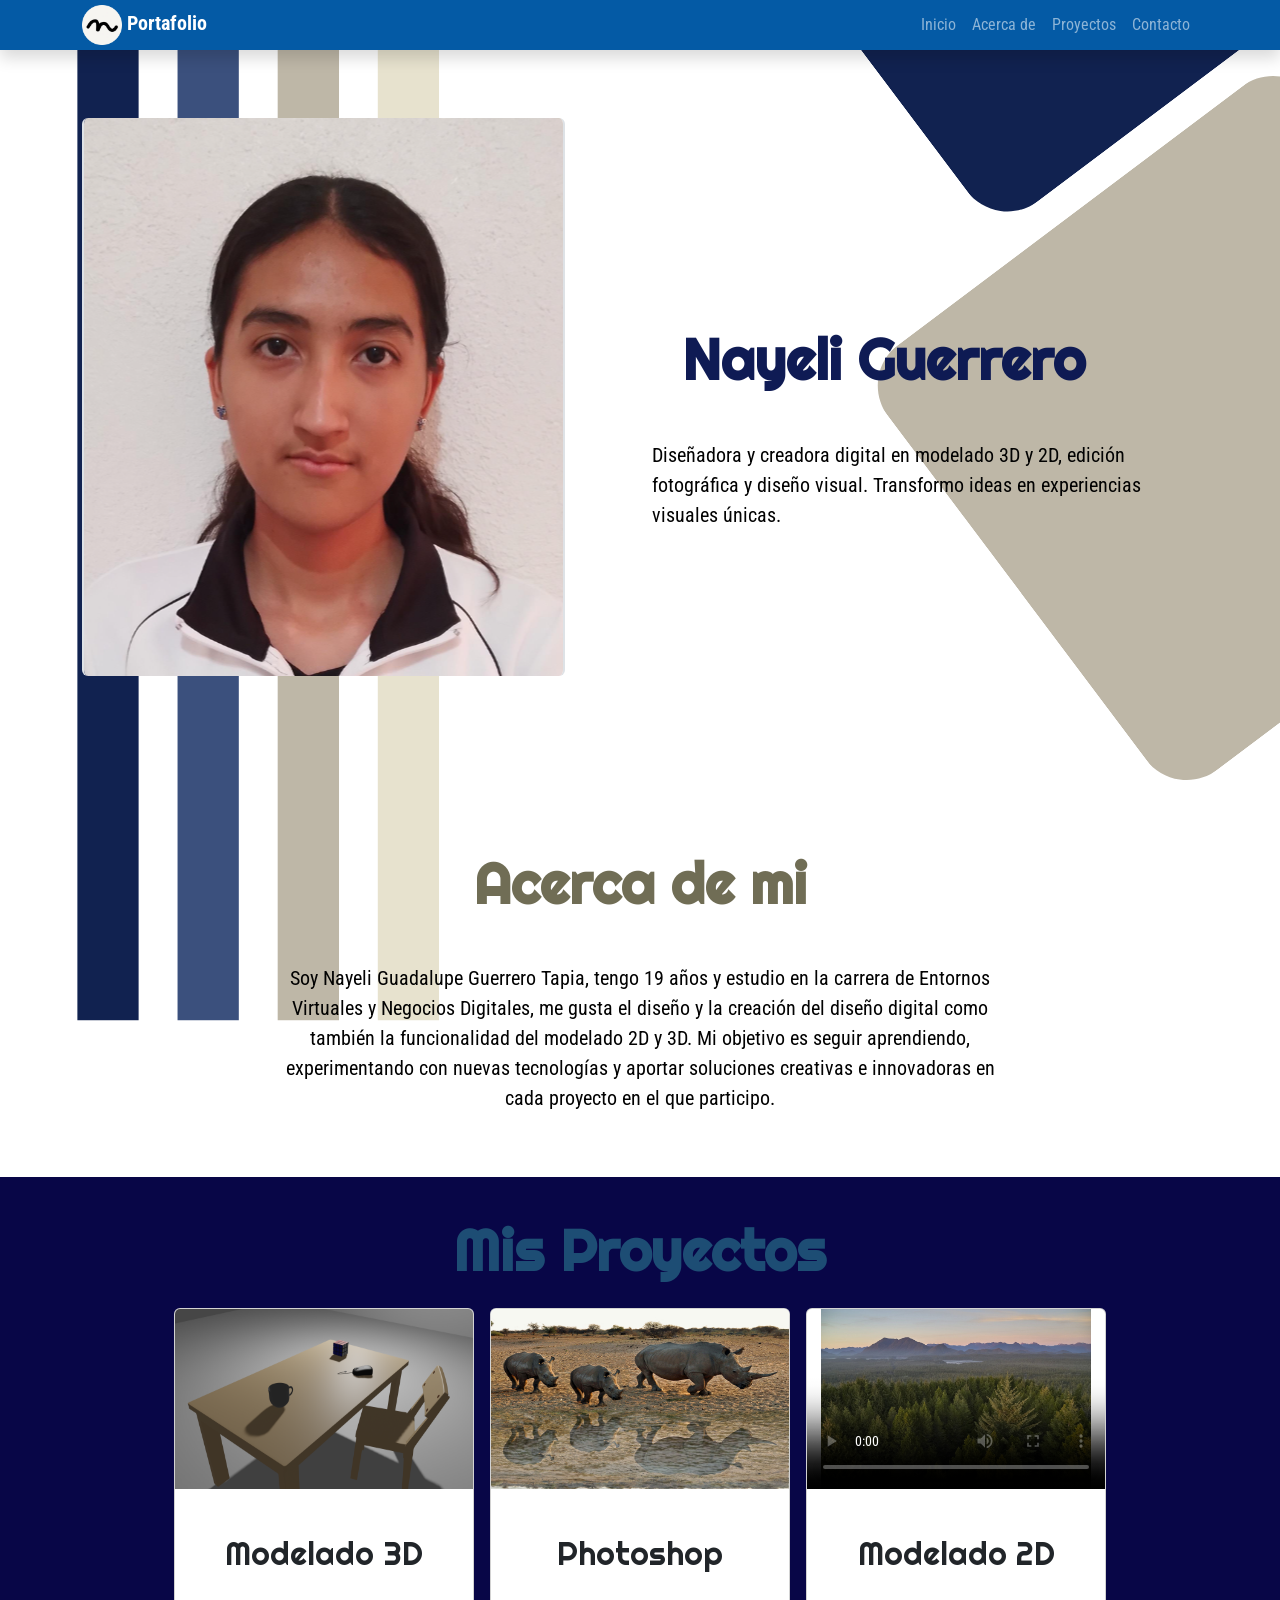
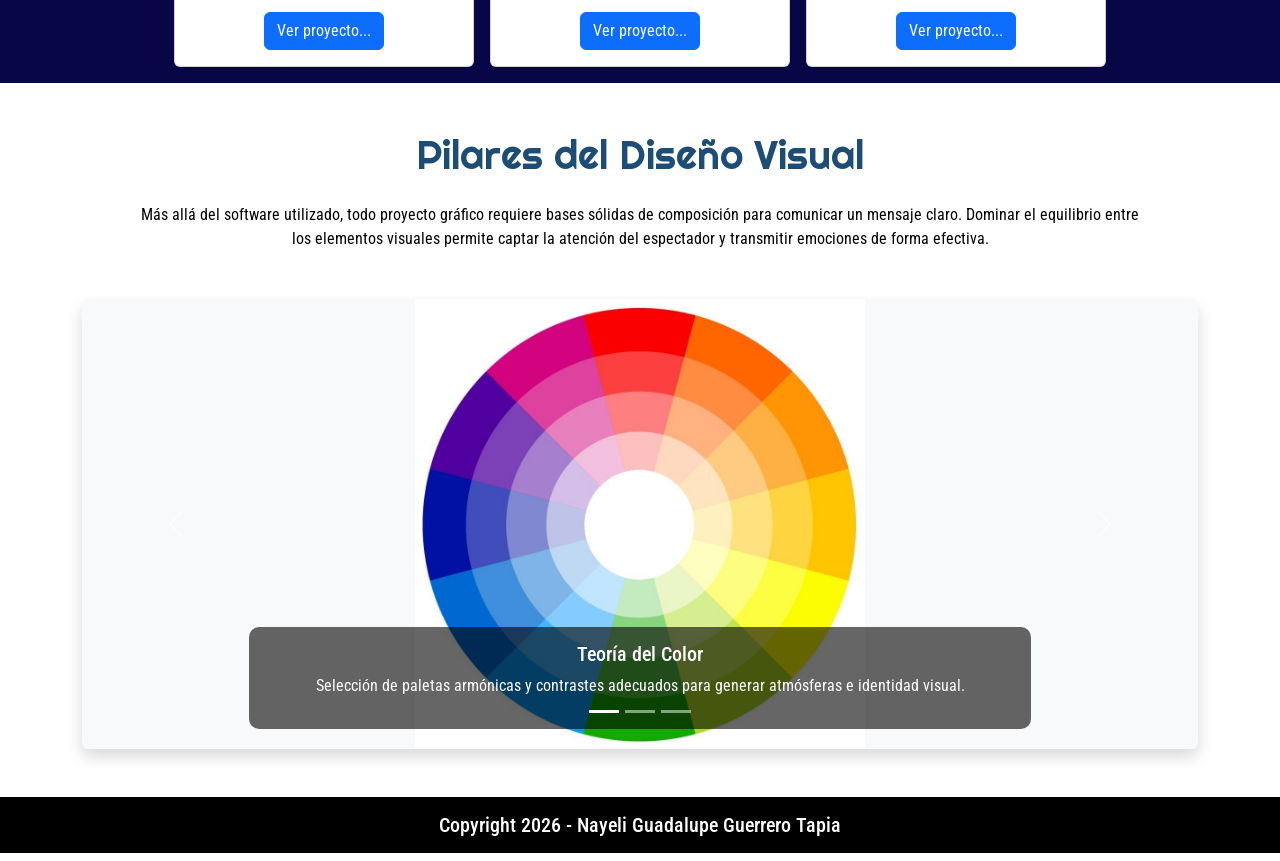
==== index.html @ a3471972 "Add files via upload Subiendo portafolio web" ====
<!DOCTYPE html>
<html lang="es">
<head>
    <meta charset="UTF-8">
    <meta name="viewport" content="width=device-width, initial-scale=1.0">

    <meta name="propietario" content="Nayeli Guadalupe Guerrero Tapia">
    <meta name="descripcion" content="Portafolio personal de Nayeli Guerrero, estudiante de Entornos Virtuales y Negocios Digitales. Especialista en modelado 3D, 2D, diseño digital y desarrollo web con HTML, CSS y Bootstrap.">
    <meta name="keywords" content="portafolio, Entornos Virtuales, Negocios Digitales, Modelado 3D, Modelado 2D, Photoshop, Desarrollo Web, Bootstrap">

    <link rel="stylesheet" href="css/bootstrap.min.css">
    <link rel="stylesheet" href="css/estilos.css">
    <link rel="icon" href="iconos/favicon.ico" type="image/x-icon">
    
    <title>Portafolio</title>

</head>

<body>
    <header class="navbar navbar-expand-lg navbar-dark py-0 fixed-top shadow">
        <nav class="container">
            <a class="navbar-brand fw-bold" href="#">
                <img src="image/Logo.png" alt="Logo" class="d-inline-block align-text-middle logotipo"> Portafolio
            </a>
            <button class="navbar-toggler" type="button" data-bs-toggle="collapse" data-bs-target="#navbarNavAltMarkup" aria-controls="navbarNavAltMarkup" aria-expanded="false" aria-label="Toggle navigation">
                <span class="navbar-toggler-icon"></span>
            </button>
            <div class="collapse navbar-collapse" id="navbarNavAltMarkup">
                <div class="navbar-nav ms-auto">
                    <a class="nav-link" href="#inicio">Inicio</a>
                    <a class="nav-link" href="#quien">Acerca de</a>
                    <a class="nav-link" href="#proyectos">Proyectos</a>
                    <a class="nav-link" href="contacto.html">Contacto</a>
                </div>
            </div>
        </nav>
    </header>

<!-----------------------------------------------Perfil------------------------------------------------------------------------------->
    
    <section id="inicio" class="container py-5">
        <div class="row align-items-center">
            <figure class="col-lg-6 col-md-10 offset-md-1 offset-lg-0 mb-4 mb-lg-0">
                <img src="image/Perfil.png" alt="imagen_Avatar" class="img-fluid border-start border-end border-2 rounded">
            </figure>
            <article class="col-lg-6 col-md-10 offset-md-1 offset-lg-0 text-center text-lg-end pt-lg-5">
                <h2 class="display-4 fw-bold text-lg-start mb-3">Nayeli Guerrero</h2>
                <p id="parrafo" class="collapse d-lg-block text-start">Diseñadora y creadora digital en modelado 3D y 2D, edición fotográfica y diseño visual. Transformo ideas en experiencias visuales únicas.</p>
                <div class="text-start text-lg-end">
                    <a class="btn btn-primary d-lg-none mt-2" data-bs-toggle="collapse" href="#parrafo" role="button" aria-expanded="false" aria-controls="parrafo">
                        Leer más...
                    </a>
                </div>
            </article>
        </div>
    </section>
    
<!---------------------------------------------------Acerca de mi------------------------------------------------------------------------------->
    <section id="quien" class="container py-5">
        <div class="row justify-content-center align-items-center">
            
            <article class="col-lg-8 col-md-10 text-center pt-lg-5">
                <h2 class="display-4 fw-bold text-center mb-3" style="color: #706d55;">Acerca de mi</h2>
                <p id="parrafo" class="collapse d-lg-block text-center">
                    Soy Nayeli Guadalupe Guerrero Tapia, tengo 19 años y estudio en la carrera de Entornos Virtuales y Negocios Digitales, me gusta el diseño y la creación del diseño digital como también la funcionalidad del modelado 2D y 3D. Mi objetivo es seguir aprendiendo, experimentando con nuevas tecnologías y aportar soluciones creativas e innovadoras en cada proyecto en el que participo.
                </p>
                <div class="text-center">
                    <a class="btn btn-primary d-lg-none mt-2" data-bs-toggle="collapse" href="#parrafo" role="button" aria-expanded="false" aria-controls="parrafo">
                        Leer más...
                    </a>
                </div>
            </article>

        </div>
    </section>
<!----------------------------------------------Proyectos------------------------------------------------------------------------------>
    <section class="contenedor" id="proyectos">
        <h1 class="display-4 fw-bold text-center my-4">Mis Proyectos</h1>
        <div class="row g-3 justify-content-center">
    
            <article class="col-10 offset-1 col-md-6 offset-md-0 col-lg-3 mb-3 mb-lg-0">
                <div class="card h-100">
                    <img src="image/Modelado3D.png" class="card-img-top " alt="Modelado 3D">
                    <div class="card-body">
                        <h2 class="card-title">Modelado 3D</h2>
               <!-----  <p class="card-text d-none d-lg-block text-center">Creación de escenarios y objetos tridimensionales con atención al detalle en texturas, volúmenes y composición. Proyectos enfocados en entornos virtuales funcionales y estéticos.</p> ----->
                        <a href="modelado-3d.html" class="btn btn-primary">Ver proyecto...</a>
                    </div>

                    
                </div>
            </article>

            <article class="col-10 offset-1 col-md-6 offset-md-0 col-lg-3 mb-3 mb-lg-0">
                <div class="card h-100">
                    <img src="image/Clonación.png" class="card-img-top " alt="Photoshop">
                    <div class="card-body">
                        <h2 class="card-title">Photoshop</h2>
               <!-----  <p class="card-text d-none d-lg-block text-center">Creación de escenarios y objetos tridimensionales con atención al detalle en texturas, volúmenes y composición. Proyectos enfocados en entornos virtuales funcionales y estéticos.</p> ----->
                        <a href="photoshop.html" class="btn btn-primary">Ver proyecto...</a>
                    </div>
                </div>
            </article>

            <article class="col-10 offset-1 col-md-6 offset-md-0 col-lg-3 mb-3 mb-lg-0">
                <div class="card h-100">
                    <video src="medios/VID-20261003-WA0000.mp4" id="promo" controls poster="image/bosque.jpg" class="card-img-top " alt="Modelado 2D"></video>
                    <div class="card-body">
                        <h2 class="card-title">Modelado 2D</h2>
               <!-----  <p class="card-text d-none d-lg-block text-center">Creación de escenarios y objetos tridimensionales con atención al detalle en texturas, volúmenes y composición. Proyectos enfocados en entornos virtuales funcionales y estéticos.</p> ----->
                        <a href="modelado-2d.html" class="btn btn-primary">Ver proyecto...</a>
                    </div>
                </div>
            </article> 
            
        </div>
    </section>

<!----------------------------------------------Pilares del Diseño Visual------------------------------------------------------------------------------>

    <!-- Sección 2: Pilares del Diseño Visual (Carrusel con subtítulos) -->
    <section id="pilares" class="container py-5">
        <h1 class="text-center mb-4">Pilares del Diseño Visual</h1>
        <p class="text-center mb-5 px-md-5">
            Más allá del software utilizado, todo proyecto gráfico requiere bases sólidas de composición para comunicar un mensaje claro. Dominar el equilibrio entre los elementos visuales permite captar la atención del espectador y transmitir emociones de forma efectiva.
        </p>

        <div id="carouselPilares" class="carousel slide" data-bs-ride="carousel">
            
            <!-- Indicadores inferiores -->
            <div class="carousel-indicators">
                <button type="button" data-bs-target="#carouselPilares" data-bs-slide-to="0" class="active" aria-current="true" aria-label="Slide 1"></button>
                <button type="button" data-bs-target="#carouselPilares" data-bs-slide-to="1" aria-label="Slide 2"></button>
                <button type="button" data-bs-target="#carouselPilares" data-bs-slide-to="2" aria-label="Slide 3"></button>
            </div>

            <!-- Diapositivas del carrusel -->
            <div class="carousel-inner rounded shadow">
            
                <!-- Slide 1: Teoría del Color -->
                <div class="carousel-item active">
                    <img src="image/TeoriaColor.jpg" class="d-block w-100 img-carrusel" alt="Teoría del Color">
                    <div class="carousel-caption d-none d-md-block fondo-subtitulo">
                    <h5>Teoría del Color</h5>
                    <p>Selección de paletas armónicas y contrastes adecuados para generar atmósferas e identidad visual.</p>
                    </div>
                </div>

                <!-- Slide 2: Composición y Encuadre -->
                <div class="carousel-item">
                    <img src="image/ComposicionEncuadre.jpg" class="d-block w-100 img-carrusel" alt="Composición y Encuadre">
                    <div class="carousel-caption d-none d-md-block fondo-subtitulo">
                    <h5>Composición y Encuadre</h5>
                    <p>Distribución estratégica de los elementos en el espacio mediante reglas de proporción y jerarquía.</p>
                    </div>
                </div>

                <!-- Slide 3: Iluminación y Volumen -->
                <div class="carousel-item">
                    <img src="image/IluminacionVolumen.jpg" class="d-block w-100 img-carrusel" alt="Iluminación y Volumen">
                    <div class="carousel-caption d-none d-md-block fondo-subtitulo">
                    <h5>Iluminación y Volumen</h5>
                    <p>Uso de luces, sombras y texturas para dar profundidad y realismo a cualquier pieza gráfica.</p>
                    </div>
                </div>

            </div>

            <!-- Controles Anterior / Siguiente -->
            <button class="carousel-control-prev" type="button" data-bs-target="#carouselPilares" data-bs-slide="prev">
                <span class="carousel-control-prev-icon" aria-hidden="true"></span>
                <span class="visually-hidden">Anterior</span>
            </button>
            <button class="carousel-control-next" type="button" data-bs-target="#carouselPilares" data-bs-slide="next">
                <span class="carousel-control-next-icon" aria-hidden="true"></span>
                <span class="visually-hidden">Siguiente</span>
            </button>

        </div>
    </section>

    <footer class="container-fluid bg-black text-white text-center">
        <p class="py-3 h5"> Copyright 2026 - Nayeli Guadalupe Guerrero Tapia</p>
    </footer>

    <script src="js/bootstrap.bundle.min.js "></script>
</body>

</html>
---- css/estilos.css ----
@import url('https://fonts.googleapis.com/css2?family=Righteous&display=swap');
@import url('https://fonts.googleapis.com/css2?family=Righteous&family=Roboto+Condensed:ital,wght@0,100..900;1,100..900&display=swap');

@font-face{
    font-family: "Righteous";
    src: url(../font/Righteous-Regular.ttf);
}

@font-face{
    font-family: "Roboto";
    src: url(../font/RobotoCondensed-VariableFont_wght.ttf);
}

* {
    margin: 0;
    padding: 0;
    box-sizing: border-box;
}

body{
    background: url(../image/Fondo.png) no-repeat;
    color: #020202;
    font-family: Roboto, cursive;
    text-align: justify;
    width: 100%;
    padding-top: 70px;
}

header{
    background-color: rgb(4, 90, 165);
}

.logotipo{
    width: 40px;
    height: 40px;
    object-fit: cover;       
}

h2{
    padding: 30px;
    font-family: Righteous, cursive;
    color: #0c1852fc;
}

#parrafo{
    font-size: 20px;
}

.nav-lin{
    color: rgba(245, 245, 247, 0.929);
}

.nav-link:hover{
    color: rgb(1, 22, 64);
}

.card:hover{
    box-shadow: 0px 0px 5px #000;
}

.card-img-top{
    height: 180px;
}

h1{
    font-family:Righteous, cursive;
    color: #1d4d74;
}

#proyectos{
    background-color: #080647;
    text-align: center;
    padding: 1rem 1rem;
}

.multimedios{
    height: auto;
    vertical-align: middle;
}

#promo{
    width: 100%;
    height: 180px;
}

#glass{
    width: 50%;
    margin: 0 auto;
    background-color: rgba(41, 40, 40, 0.3);
    border: 1px solid rgba(41, 40, 40, 0.6);
    padding: 25px;
    backdrop-filter: blur(20px);
}

button{
    width: 90%;
    margin: 10px;
    border:none;
    padding: 12px;
    color: #0b1e65;
    font-size: 1.3rem;
}

button:focus{
    outline: 0px;
    color: #fff;
    background-color: #0b1e65;
}

button[type="submit"]{
    font-family: Roboto, cursive;
    color: #fff;
    background-color: #0b1e65;
    font-weight: bold;
    letter-spacing: 3px;
    width: 130px;
}

button[type="submit"]:hover{
    background-color: #fff;
    color: #0b1e65;
    cursor: pointer;
}

.titulo2{
    font-family: Righteous, cursive;
    margin-left: 43%;
    padding-top: 50px;
}

#mapa{
    margin-top: 5px;
    width: 100%;
    height: 300px;
}

.icono-seccion{
  font-size: 2.2rem;  
  color: #000000;
  display: inline-block;
  margin-bottom: 10px;
}

.img-carrusel{
  height: 450px;              
  width: 100%;
  object-fit: contain;
  background-color: #f8f9fa;
}

.fondo-subtitulo{
  background-color: rgba(0, 0, 0, 0.6);
  border-radius: 10px;
  padding: 15px 20px;
}
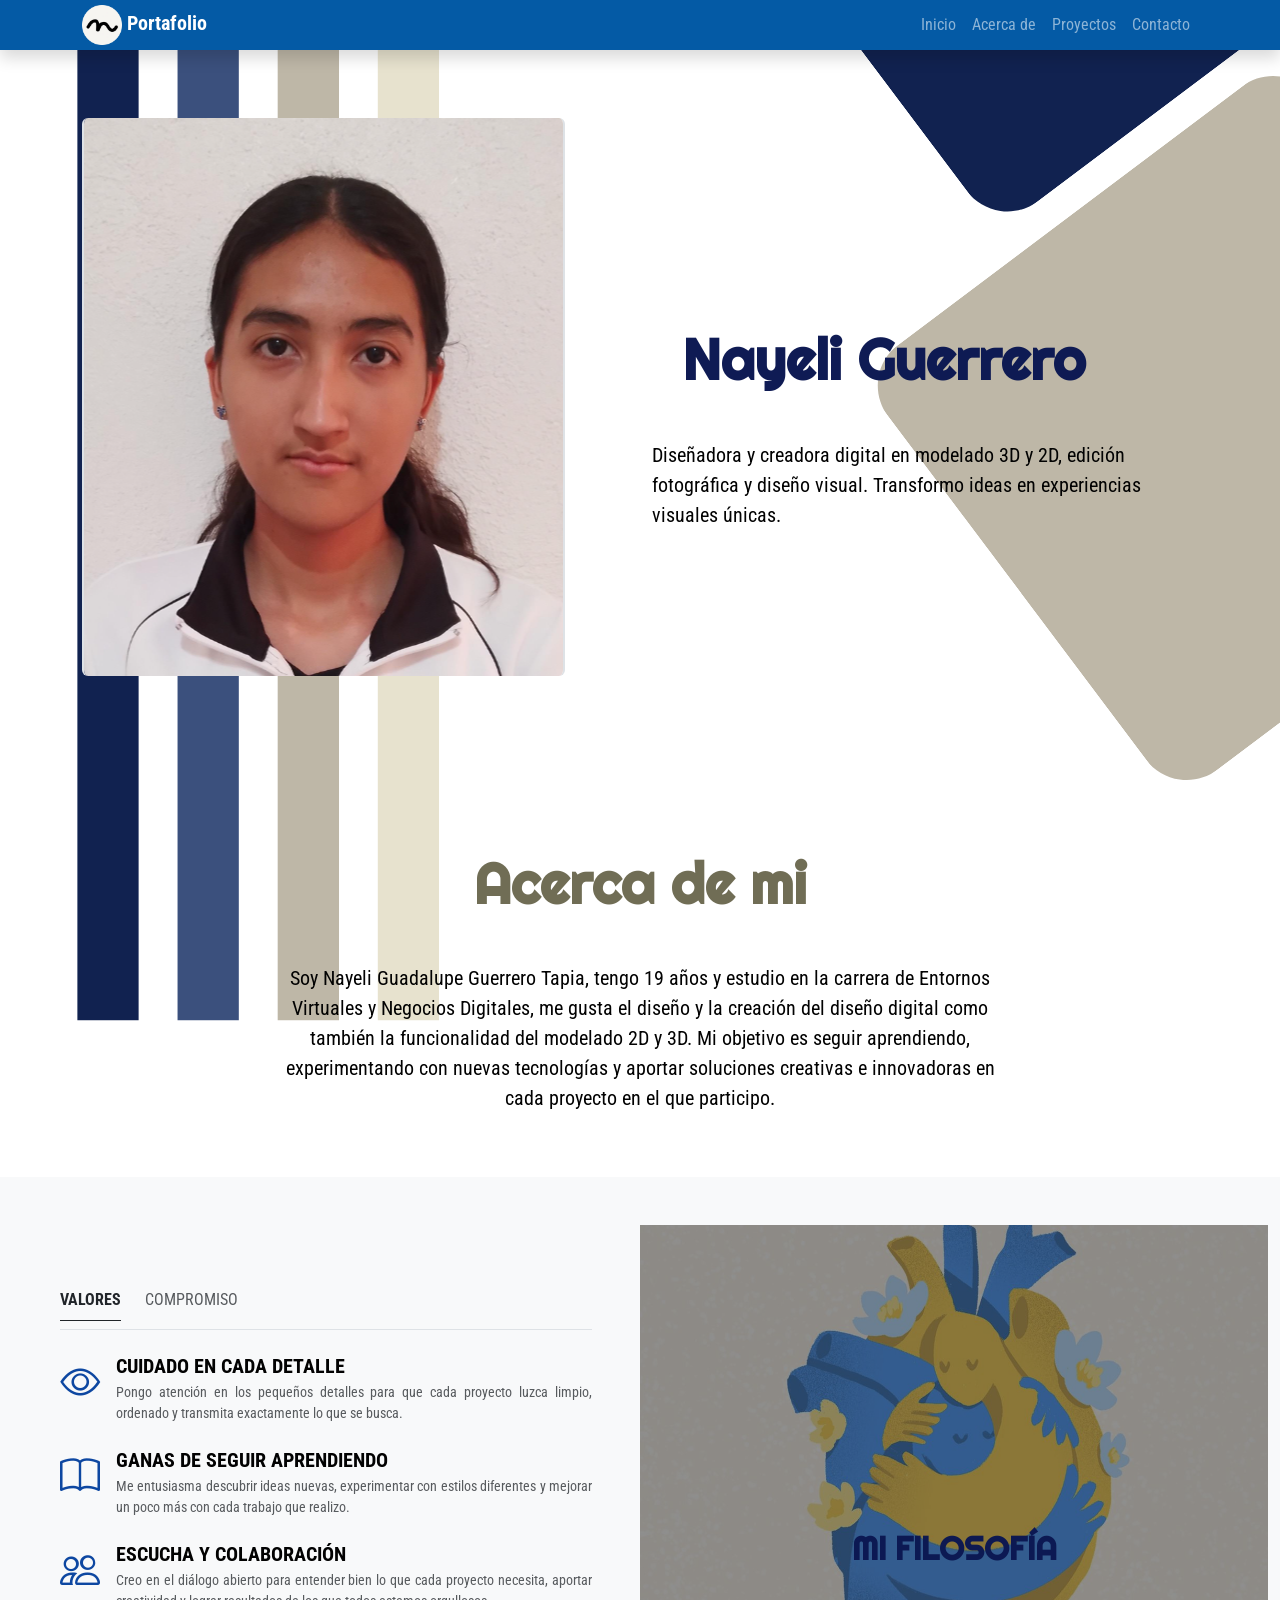
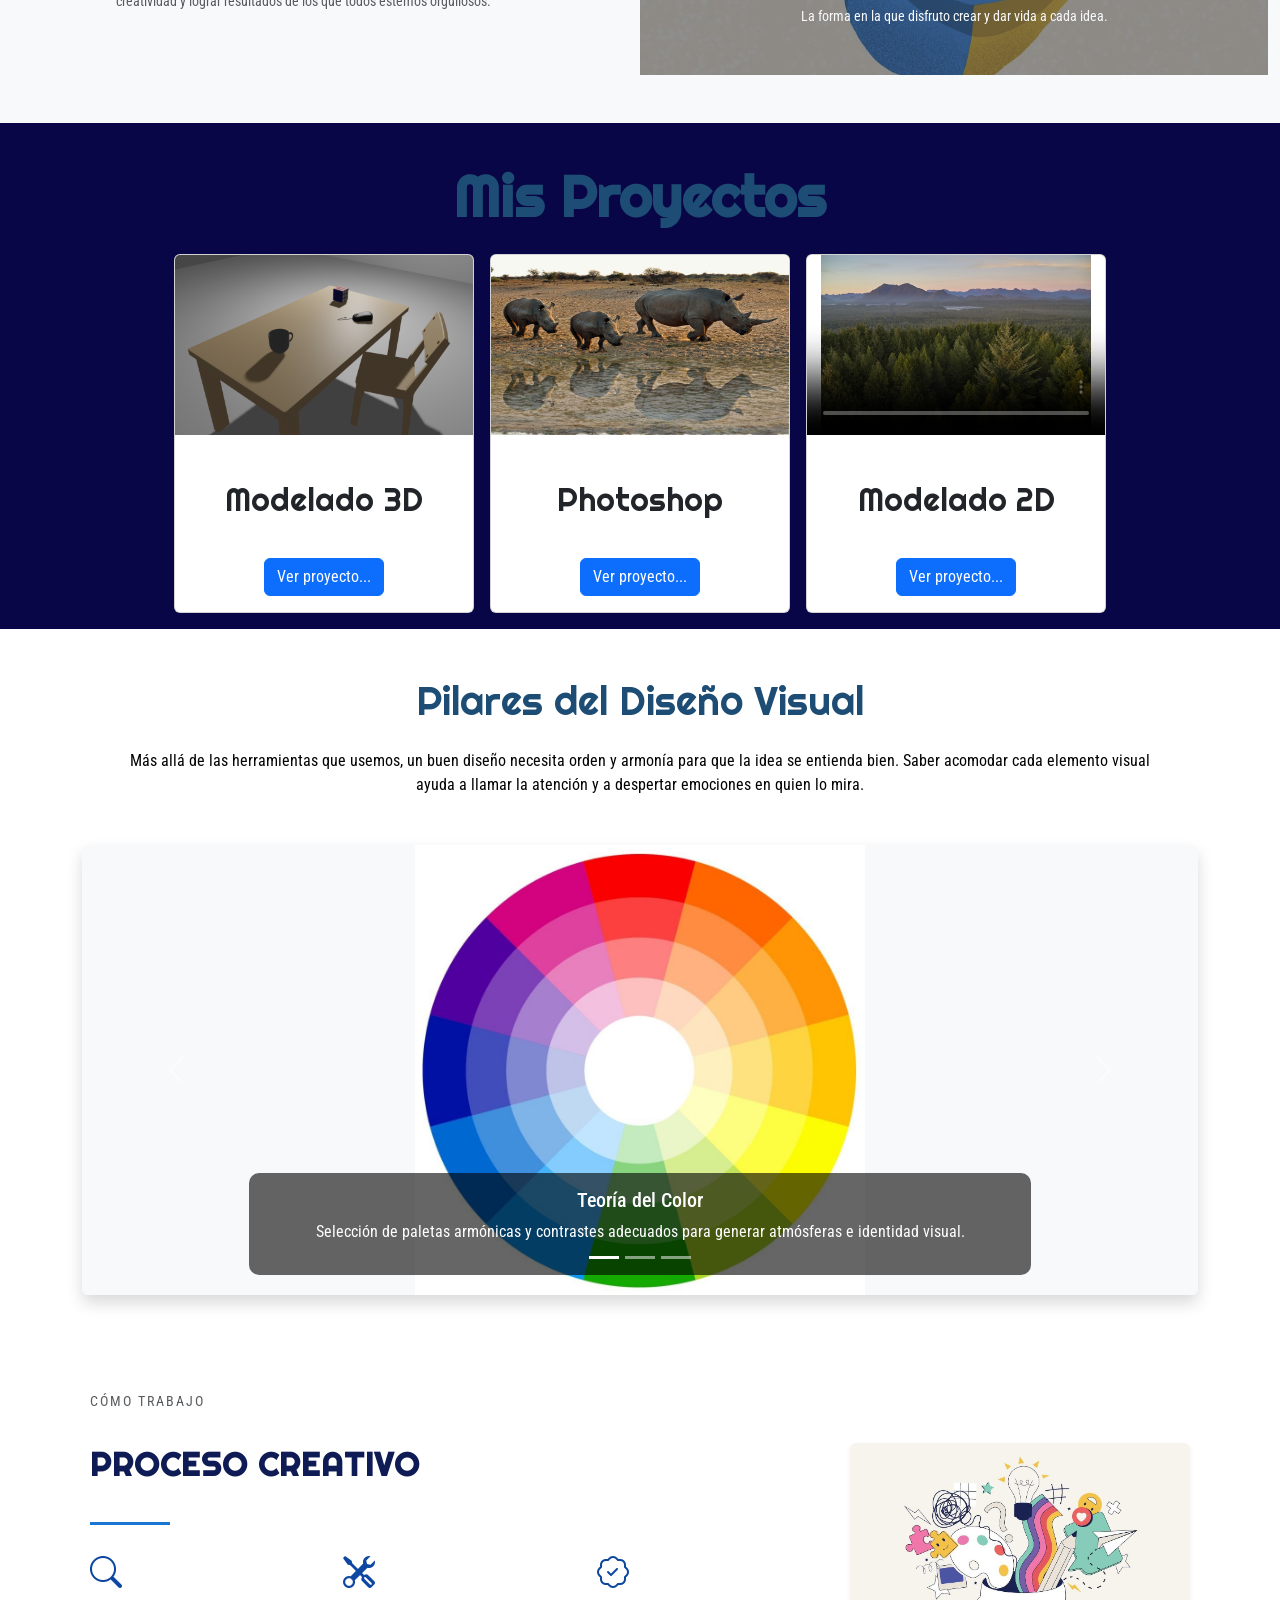
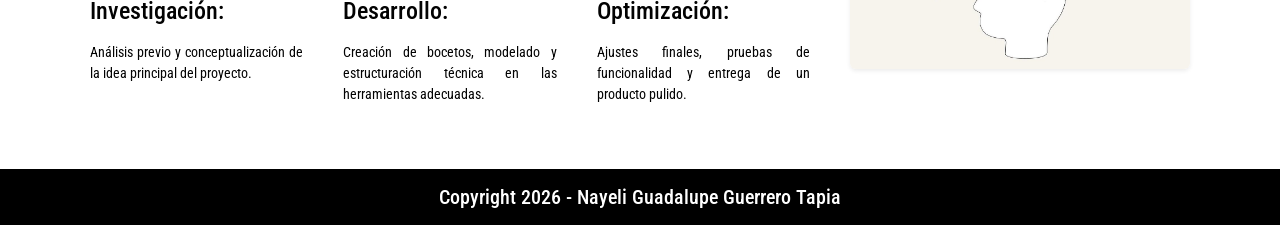
==== commit 22cf12b2: "Add files via upload actualizacion" ====
--- a/index.html
+++ b/index.html
@@ -61,7 +61,7 @@
             
             <article class="col-lg-8 col-md-10 text-center pt-lg-5">
                 <h2 class="display-4 fw-bold text-center mb-3" style="color: #706d55;">Acerca de mi</h2>
-                <p id="parrafo" class="collapse d-lg-block text-center">
+                <p id="parrafo" class="collapse d-lg-block text-center ">
                     Soy Nayeli Guadalupe Guerrero Tapia, tengo 19 años y estudio en la carrera de Entornos Virtuales y Negocios Digitales, me gusta el diseño y la creación del diseño digital como también la funcionalidad del modelado 2D y 3D. Mi objetivo es seguir aprendiendo, experimentando con nuevas tecnologías y aportar soluciones creativas e innovadoras en cada proyecto en el que participo.
                 </p>
                 <div class="text-center">
@@ -73,7 +73,77 @@
 
         </div>
     </section>
+
+<!----------------------------------------------Compromiso------------------------------------------------------------------------------>
+
+    <section class="container-fluid py-5 bg-light">
+        <div class="row align-items-center g-0">
+            
+            <!-- Mitad Izquierda (50%): Pestañas y lista de servicios/puntos -->
+            <div class="col-lg-6 px-4 px-md-5">
+                <div class="py-4">
+                    
+                    <!-- Pestañas de navegación superiores -->
+                    <div class="d-flex gap-4 mb-4 border-bottom pb-2">
+                        <span class="text-uppercase fw-bold text-dark border-bottom border-dark pb-2" style="cursor: pointer;">VALORES</span>
+                        <span class="text-uppercase text-muted pb-2" style="cursor: pointer;">COMPROMISO</span>
+                    </div>
+
+                    <div class="d-flex flex-column gap-4">
+                        
+                        <!-- 1 -->
+                        <div class="d-flex align-items-start gap-3">
+                            <i class="bi bi-eye fs-1" style="color: #0d47a1;"></i>
+                            <div>
+                                <h5 class="fw-bold text-uppercase mb-1">CUIDADO EN CADA DETALLE</h5>
+                                <p class="text-muted small mb-0">
+                                    Pongo atención en los pequeños detalles para que cada proyecto luzca limpio, ordenado y transmita exactamente lo que se busca.
+                                </p>
+                            </div>
+                        </div>
+
+                        <!-- 2 -->
+                        <div class="d-flex align-items-start gap-3">
+                            <i class="bi bi-book fs-1" style="color: #0d47a1;"></i>
+                            <div>
+                                <h5 class="fw-bold text-uppercase mb-1">GANAS DE SEGUIR APRENDIENDO</h5>
+                                <p class="text-muted small mb-0">
+                                    Me entusiasma descubrir ideas nuevas, experimentar con estilos diferentes y mejorar un poco más con cada trabajo que realizo.
+                                </p>
+                            </div>
+                        </div>
+
+                        <!-- 3 -->
+                        <div class="d-flex align-items-start gap-3">
+                            <i class="bi bi-people fs-1" style="color: #0d47a1;"></i>
+                            <div>
+                                <h5 class="fw-bold text-uppercase mb-1">ESCUCHA Y COLABORACIÓN</h5>
+                                <p class="text-muted small mb-0">
+                                    Creo en el diálogo abierto para entender bien lo que cada proyecto necesita, aportar creatividad y lograr resultados de los que todos estemos orgullosos.
+                                </p>
+                            </div>
+                        </div>
+
+                    </div>
+                </div>
+            </div>
+
+            <!-- Mitad Derecha (50%): Imagen de fondo completa con texto superpuesto -->
+            <div class="col-lg-6 position-relative text-white p-0" style="min-height: 450px;">
+                <!-- Imagen de fondo (Reemplaza 'ruta-de-tu-imagen.jpg' por la imagen que prefieras) -->
+                <img src="image/Valores.jpg" alt="Services background" class="w-100 h-100 position-absolute top-0 start-0" style="object-fit: cover;">
+                <div class="position-absolute top-0 start-0 w-100 h-100 bg-dark opacity-50"></div>
+                <div class="position-absolute bottom-0 start-0 w-100 p-5 text-center z-1">
+                    <h2 class="fw-bold text-uppercase letter-spacing-2 mb-2">MI FILOSOFÍA</h2>
+                    <p class="small text-light mb-0">La forma en la que disfruto crear y dar vida a cada idea.</p>
+                </div>
+            </div>
+
+        </div>
+    </section>
+
 <!----------------------------------------------Proyectos------------------------------------------------------------------------------>
+
     <section class="contenedor" id="proyectos">
         <h1 class="display-4 fw-bold text-center my-4">Mis Proyectos</h1>
         <div class="row g-3 justify-content-center">
@@ -118,26 +188,22 @@
 
 <!----------------------------------------------Pilares del Diseño Visual------------------------------------------------------------------------------>
 
-    <!-- Sección 2: Pilares del Diseño Visual (Carrusel con subtítulos) -->
     <section id="pilares" class="container py-5">
         <h1 class="text-center mb-4">Pilares del Diseño Visual</h1>
         <p class="text-center mb-5 px-md-5">
-            Más allá del software utilizado, todo proyecto gráfico requiere bases sólidas de composición para comunicar un mensaje claro. Dominar el equilibrio entre los elementos visuales permite captar la atención del espectador y transmitir emociones de forma efectiva.
+            Más allá de las herramientas que usemos, un buen diseño necesita orden y armonía para que la idea se entienda bien. Saber acomodar cada elemento visual ayuda a llamar la atención y a despertar emociones en quien lo mira.
         </p>
 
         <div id="carouselPilares" class="carousel slide" data-bs-ride="carousel">
             
-            <!-- Indicadores inferiores -->
             <div class="carousel-indicators">
                 <button type="button" data-bs-target="#carouselPilares" data-bs-slide-to="0" class="active" aria-current="true" aria-label="Slide 1"></button>
                 <button type="button" data-bs-target="#carouselPilares" data-bs-slide-to="1" aria-label="Slide 2"></button>
                 <button type="button" data-bs-target="#carouselPilares" data-bs-slide-to="2" aria-label="Slide 3"></button>
             </div>
 
-            <!-- Diapositivas del carrusel -->
             <div class="carousel-inner rounded shadow">
             
-                <!-- Slide 1: Teoría del Color -->
                 <div class="carousel-item active">
                     <img src="image/TeoriaColor.jpg" class="d-block w-100 img-carrusel" alt="Teoría del Color">
                     <div class="carousel-caption d-none d-md-block fondo-subtitulo">
@@ -146,7 +212,6 @@
                     </div>
                 </div>
 
-                <!-- Slide 2: Composición y Encuadre -->
                 <div class="carousel-item">
                     <img src="image/ComposicionEncuadre.jpg" class="d-block w-100 img-carrusel" alt="Composición y Encuadre">
                     <div class="carousel-caption d-none d-md-block fondo-subtitulo">
@@ -155,7 +220,6 @@
                     </div>
                 </div>
 
-                <!-- Slide 3: Iluminación y Volumen -->
                 <div class="carousel-item">
                     <img src="image/IluminacionVolumen.jpg" class="d-block w-100 img-carrusel" alt="Iluminación y Volumen">
                     <div class="carousel-caption d-none d-md-block fondo-subtitulo">
@@ -166,7 +230,6 @@
 
             </div>
 
-            <!-- Controles Anterior / Siguiente -->
             <button class="carousel-control-prev" type="button" data-bs-target="#carouselPilares" data-bs-slide="prev">
                 <span class="carousel-control-prev-icon" aria-hidden="true"></span>
                 <span class="visually-hidden">Anterior</span>
@@ -179,6 +242,72 @@
         </div>
     </section>
 
+<!----------------------------------------------Como Trabajo------------------------------------------------------------------------------>
+
+    <link rel="stylesheet" href="https://cdn.jsdelivr.net/npm/bootstrap-icons@1.11.3/font/bootstrap-icons.min.css">
+    <section class="container py-5">
+
+        <div class="row align-items-center g-4">
+            
+            <div class="col-lg-8">
+
+                <div class="text-start mb-4 px-2">
+                    <p class="text-uppercase text-muted small mb-1 ms-0 ps-0" style="letter-spacing: 2px;">
+                        CÓMO TRABAJO
+                    </p>
+                    <h2 class="text-uppercase fw-bold mb-2 ms-0 ps-0 text-start" style="letter-spacing: 1px; margin-left: 0 !important; padding-left: 0 !important; text-align: left !important;">
+                        PROCESO CREATIVO
+                    </h2>
+                    <div style="width: 80px; height: 3px; background-color: #1976d2;"></div>
+                </div>
+
+                <div class="row g-4">
+                    <!-- Columna 1 -->
+                    <div class="col-md-4">
+                        <div class="px-2">
+                            <i class="bi bi-search fs-2" style="color: #0d47a1;"></i>
+                            <h4>Investigación:</h4>
+                            <p class="mt-3 small">
+                                Análisis previo y conceptualización de la idea principal del proyecto.
+                            </p>
+                        </div>
+                    </div>
+
+                    <!-- Columna 2 -->
+                    <div class="col-md-4">
+                        <div class="px-2">
+                            <i class="bi bi-tools fs-2" style="color: #0d47a1;"></i>
+                            <h4>Desarrollo:</h4>
+                            <p class="mt-3 small">
+                                Creación de bocetos, modelado y estructuración técnica en las herramientas adecuadas.
+                            </p>
+                        </div>
+                    </div>
+
+                    <!-- Columna 3 -->
+                    <div class="col-md-4">
+                        <div class="px-2">
+                            <i class="bi bi-patch-check fs-2" style="color: #0d47a1;"></i>
+                            <h4>Optimización:</h4>
+                            <p class="mt-3 small">
+                                Ajustes finales, pruebas de funcionalidad y entrega de un producto pulido.
+                            </p>
+                        </div>
+                    </div>
+                </div>
+            </div>
+
+            <div class="col-lg-4 text-center">
+                <div class="px-2">
+                    <img src="image/ProcesoCreativo.jpg" alt="Proceso Creativo" class="img-fluid rounded shadow-sm" style="max-height: 400px; object-fit: cover;">
+                </div>
+            </div>
+
+        </div>
+    </section>
+
+<!----------------------------------------------Pilares del Diseño Visual------------------------------------------------------------------------------>
+
     <footer class="container-fluid bg-black text-white text-center">
         <p class="py-3 h5"> Copyright 2026 - Nayeli Guadalupe Guerrero Tapia</p>
     </footer>
